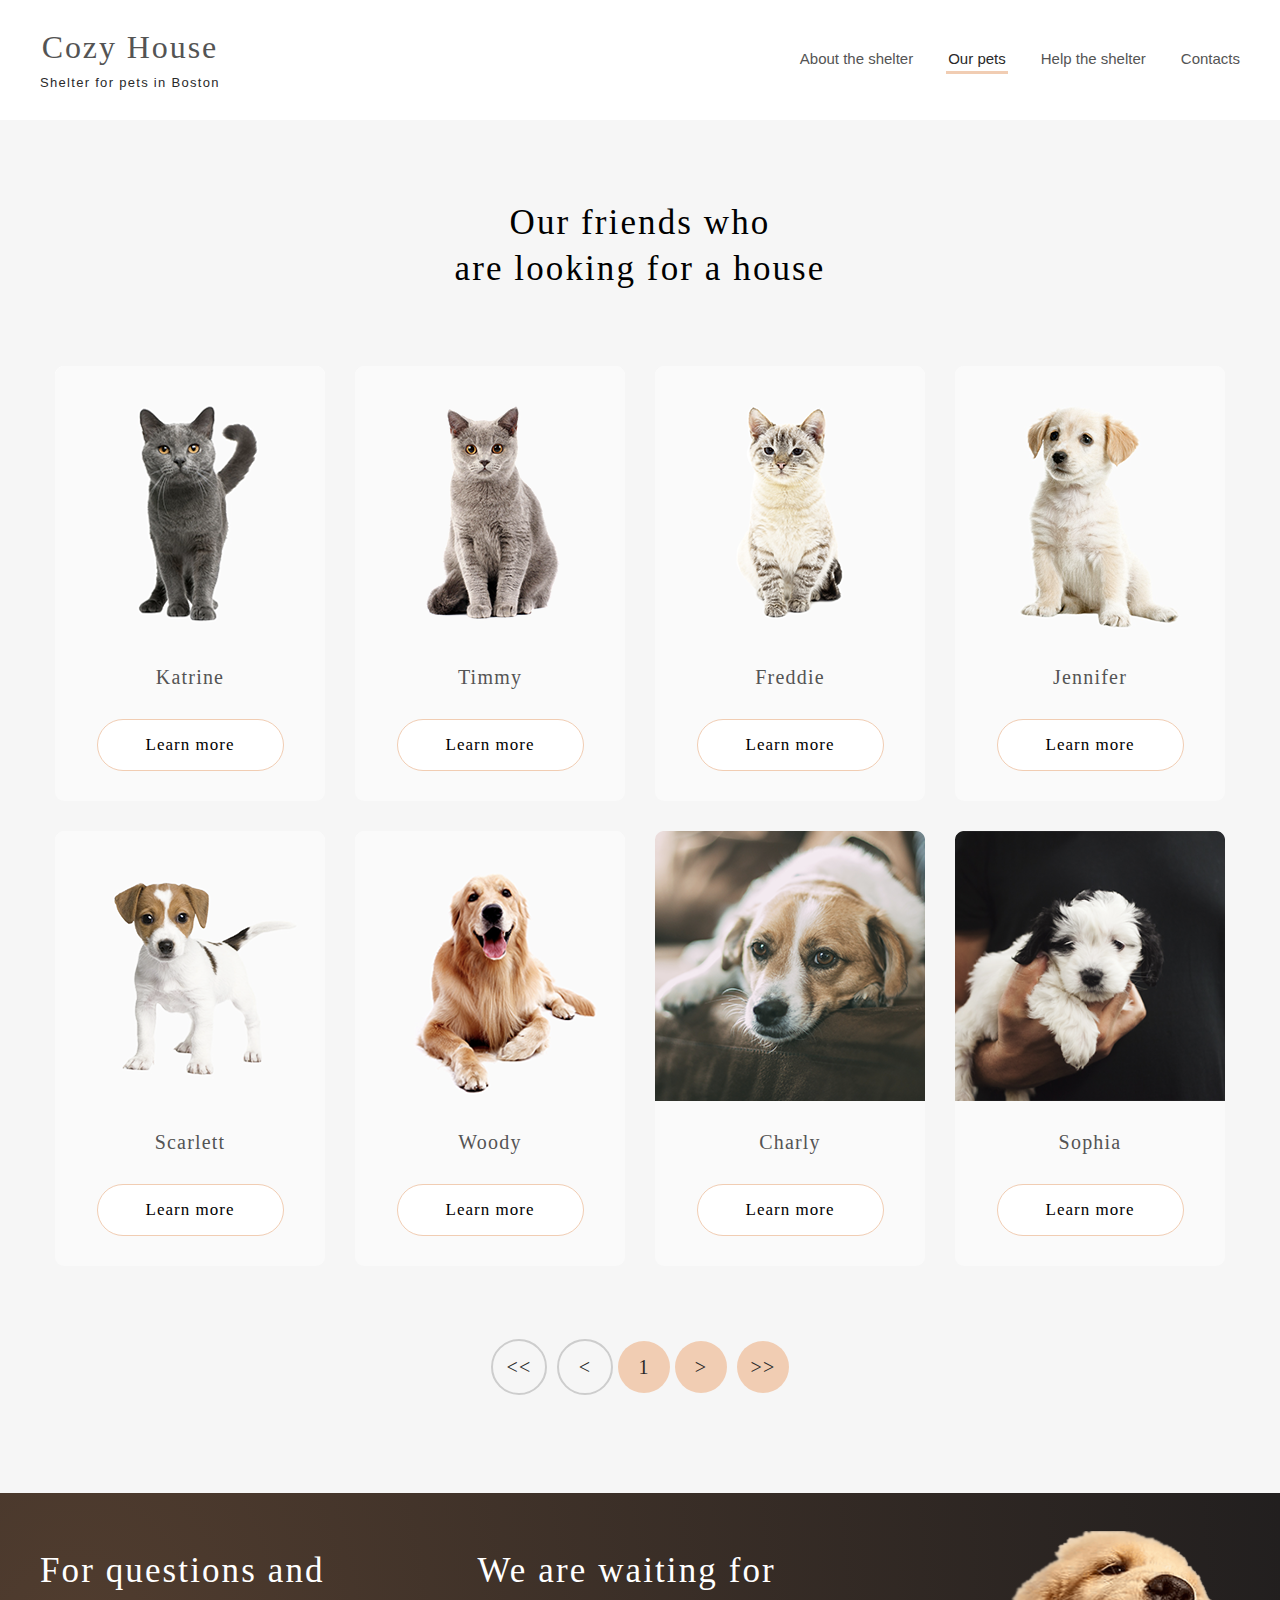
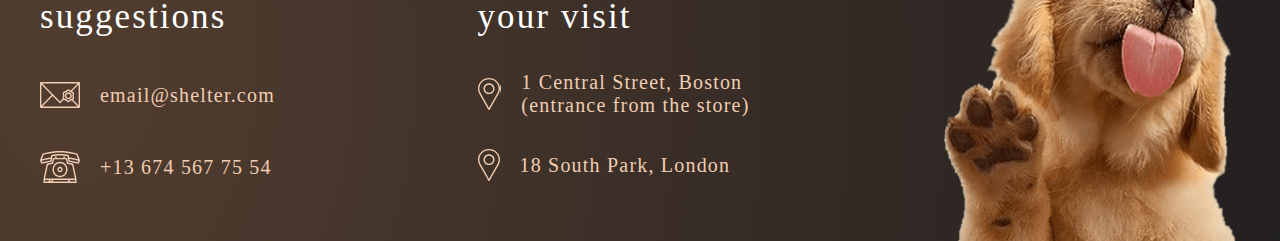
==== pets/index.html @ 63d5f01f "feat: add source files" ====
<!DOCTYPE html>
<html lang="en">
  <head>
    <meta charset="UTF-8">
    <meta http-equiv="X-UA-Compatible" content="IE=edge">
    <meta name="viewport" content="width=device-width, initial-scale=1.0">
    <link rel="stylesheet" href="./src/css/style.css">
    <link rel="icon" type="image/x-icon" href="./src/img/favicon.png">
    <title>Cozy House Shelter</title>
  </head>
  <body>
    <section class="start-screen">
      <div class="wrapper">
        <header class="header">
          <a href="../main/index.html" class="logo"
            >Cozy House
            <h5>Shelter for pets in Boston</h5></a
          >
          <div class="burger-menu">
            <div class="burger-menu__icon">
              <div class="burger-icon__line"></div>
              <div class="burger-icon__line"></div>
              <div class="burger-icon__line"></div>
            </div>
          </div>
          <nav class="header__navigation">
            <ul class="navigation">
              <li>
                <a class="navigation__link" href="../main/index.html"
                  >About the shelter</a
                >
              </li>
              <li>
                <a class="navigation__link navigation__link_active" href="#">
                  Our pets</a
                >
              </li>
              <li>
                <a class="navigation__link" href="../main/index.html#help"
                  >Help the shelter</a
                >
              </li>
              <li>
                <a class="navigation__link" href="#contacts">Contacts</a>
              </li>
            </ul>
          </nav>
          <div class="overlay"></div>
        </header>
      </div>
    </section>
    <section class="friends-bg">
      <div class="wrapper">
        <div class="friends">
          <h1>
            Our friends who <br>
            are looking for a house
          </h1>
          <div class="friends__slider">
            <div class="slider__container">
              <div class="slides-list"></div>
            <!-- <div class="cards-set">
            <div class="slider__card">
              <img
                class="slider-card__img"
                src="./src/img/pets/pets-katrine.png"
                alt="friends -katrine"
              >
              <span class="slider-card__text">Katrine</span>
              <button class="button slider-card__button button_bordered">
                Learn more
              </button>
            </div>
            <div class="slider__card">
              <img
                class="slider-card__img"
                src="./src/img/pets/pets-jennifer.png"
                alt="friends-jennifer"
              >
              <span class="slider-card__text">Jennifer</span>
              <button class="button slider-card__button button_bordered">
                Learn more
              </button>
            </div>

            <div class="slider__card">
              <img
                class="slider-card__img"
                src="./src/img/pets/pets-woody.png"
                alt="pets-wood"
              >
              <span class="slider-card__text">Woody</span>
              <button class="button slider-card__button button_bordered">
                Learn more
              </button>
            </div>
            <div class="slider__card">
              <img
                class="slider-card__img"
                src="./src/img/pets/pets-sophia.png"
                alt="pets-wood"
              >
              <span class="slider-card__text">Sophia</span>
              <button class="button slider-card__button button_bordered">
                Learn more
              </button>
            </div>
            <div class="slider__card">
              <img
                class="slider-card__img"
                src="./src/img/pets/pets-timmy.png"
                alt="pets-wood"
              >
              <span class="slider-card__text">Timmy</span>
              <button class="button slider-card__button button_bordered">
                Learn more
              </button>
            </div>
            <div class="slider__card">
              <img
                class="slider-card__img"
                src="./src/img/pets/pets-charly.png"
                alt="pets-wood"
              >
              <span class="slider-card__text">Charly</span>
              <button class="button slider-card__button button_bordered">
                Learn more
              </button>
            </div>
            <div class="slider__card">
              <img
                class="slider-card__img"
                src="./src/img/pets/pets-scarlet.png"
                alt="pets-wood"
              >
              <span class="slider-card__text">Scarlett</span>
              <button class="button slider-card__button button_bordered">
                Learn more
              </button>
            </div>
            <div class="slider__card">
              <img
                class="slider-card__img"
                src="./src/img/pets/pets-freddie.png"
                alt="pets-wood"
              >
              <span class="slider-card__text">Freddie</span>
              <button class="button slider-card__button button_bordered">
                Learn more
              </button></div> -->
            <!-- </div> -->
            </div>
          </div>
          <div class="slider-buttons">
            <span class="slider__button slider__button__inactive-1arrow button_inactive"><<</span>
            <span
              class="slider__button slider__button__inactive-2arrows button_inactive"
            ><</span>
            <span class="slider__button slider__button__number">1</span>
            <span class="slider__button slider__button__active-1arrow button_active">></span>
            <span class="slider__button slider__button__active-2arrows button_active">>></span>
          </div>
        </div>
      </div>
      <div class="modal modal_hidden">
        <span class="modal__cross"></span>
      <img id="modal__pet-img" src="./src/img/pets/pets-charly.png">
      <div class="modal__description">
      <h5 id="modal__pet-name">Jennifer</h5>
      <p id="modal__pet-breed">Dog - Labrador</p>
      <p id="modal__pet-info">Jennifer is a sweet 2 months old Labrador that is patiently waiting to find a new forever home. This girl really enjoys being able to go outside to run and play, but won't hesitate to play up a storm in the house if she has all of her favorite toys.</p>
     <ul>
      <li  >Age:<span id="modal__pet-age"> 2 months</span>  </li>
      <li>Inoculations:<span id="modal__pet-inoculations" > none</span> </li>
      <li>Diseases:<span id="modal__pet-diseases" > none</span> </li>
      <li>Parasites:<span id="modal__pet-parasites"> none</span></li>
     </ul>
    </div>
    </section>

    <footer class="footer-bg">
      <div class="wrapper">
        <div id="contacts" class="footer">
          <div class="footer__contacts footer__content">
            <h3>For questions and suggestions</h3>
            <p>
              <a href="mailto:email@shelter.com">
                <span class="footer__ico ico-mail"> </span>email@shelter.com</a
              >
            </p>
            <p>
              <a href="tel:+136745677554">
                <span class="footer__ico ico-phone"> </span> +13 674 567 75
                54</a
              >
            </p>
          </div>
          <div class="footer__adress footer__content">
            <h3>We are waiting for your visit</h3>
            <p>
              <a href="https://goo.gl/maps/sshK4L5WGMLXpbRM9 " target="_blank"
                ><span class="footer__ico icon-marker icon-marker-first"></span
                >1 Central Street, Boston (entrance from the store)
              </a>
            </p>
            <p>
              <a href="https://goo.gl/maps/9HVuyvzSRt3dpJzV8" target="_blank">
                <span class="footer__ico icon-marker"></span>18 South Park,
                London
              </a>
            </p>
          </div>
          <img
            class="footer__image"
            src="./src/img/footer-puppy.png"
            alt="footer-puppy"
          >
        </div>
      </div>
    </footer>
    <script type="module" src="../pets/script.js"></script>
    <script type="module" src="../pets/src/pets.js"></script>
  </body>
</html>
---- pets/src/css/style.css ----
/* Document
   ========================================================================== */
/**
 * 1. Correct the line height in all browsers.
 * 2. Prevent adjustments of font size after orientation changes in iOS.
 */
html {
  line-height: 1.15; /* 1 */
  -webkit-text-size-adjust: 100%; /* 2 */
}

/* Sections
     ========================================================================== */
/**
   * Remove the margin in all browsers.
   */
body {
  margin: 0;
}

/**
   * Render the `main` element consistently in IE.
   */
main {
  display: block;
}

/**
   * Correct the font size and margin on `h1` elements within `section` and
   * `article` contexts in Chrome, Firefox, and Safari.
   */
h1 {
  font-size: 2em;
  margin: 0;
}

/* Grouping content
     ========================================================================== */
/**
   * 1. Add the correct box sizing in Firefox.
   * 2. Show the overflow in Edge and IE.
   */
hr {
  -webkit-box-sizing: content-box;
  box-sizing: content-box; /* 1 */
  height: 0; /* 1 */
  overflow: visible; /* 2 */
}

/**
   * 1. Correct the inheritance and scaling of font size in all browsers.
   * 2. Correct the odd `em` font sizing in all browsers.
   */
pre {
  font-family: monospace, monospace; /* 1 */
  font-size: 1em; /* 2 */
}

/* Text-level semantics
     ========================================================================== */
/**
   * Remove the gray background on active links in IE 10.
   */
a {
  background-color: transparent;
}

/**
   * 1. Remove the bottom border in Chrome 57-
   * 2. Add the correct text decoration in Chrome, Edge, IE, Opera, and Safari.
   */
abbr[title] {
  border-bottom: none; /* 1 */
  text-decoration: underline; /* 2 */
  -webkit-text-decoration: underline dotted;
  text-decoration: underline dotted; /* 2 */
}

/**
   * Add the correct font weight in Chrome, Edge, and Safari.
   */
b,
strong {
  font-weight: bolder;
}

/**
   * 1. Correct the inheritance and scaling of font size in all browsers.
   * 2. Correct the odd `em` font sizing in all browsers.
   */
code,
kbd,
samp {
  font-family: monospace, monospace; /* 1 */
  font-size: 1em; /* 2 */
}

/**
   * Add the correct font size in all browsers.
   */
small {
  font-size: 80%;
}

/**
   * Prevent `sub` and `sup` elements from affecting the line height in
   * all browsers.
   */
sub,
sup {
  font-size: 75%;
  line-height: 0;
  position: relative;
  vertical-align: baseline;
}

sub {
  bottom: -0.25em;
}

sup {
  top: -0.5em;
}

/* Embedded content
     ========================================================================== */
/**
   * Remove the border on images inside links in IE 10.
   */
img {
  border-style: none;
}

/* Forms
     ========================================================================== */
/**
   * 1. Change the font styles in all browsers.
   * 2. Remove the margin in Firefox and Safari.
   */
button,
input,
optgroup,
select,
textarea {
  font-family: inherit; /* 1 */
  font-size: 100%; /* 1 */
  line-height: 1.15; /* 1 */
  margin: 0; /* 2 */
}

/**
   * Show the overflow in IE.
   * 1. Show the overflow in Edge.
   */
button,
input {
  /* 1 */
  overflow: visible;
}

/**
   * Remove the inheritance of text transform in Edge, Firefox, and IE.
   * 1. Remove the inheritance of text transform in Firefox.
   */
button,
select {
  /* 1 */
  text-transform: none;
}

/**
   * Correct the inability to style clickable types in iOS and Safari.
   */
button,
[type='button'],
[type='reset'],
[type='submit'] {
  -webkit-appearance: button;
}

/**
   * Remove the inner border and padding in Firefox.
   */
button::-moz-focus-inner,
[type='button']::-moz-focus-inner,
[type='reset']::-moz-focus-inner,
[type='submit']::-moz-focus-inner {
  border-style: none;
  padding: 0;
}

/**
   * Restore the focus styles unset by the previous rule.
   */
button:-moz-focusring,
[type='button']:-moz-focusring,
[type='reset']:-moz-focusring,
[type='submit']:-moz-focusring {
  outline: 1px dotted ButtonText;
}

/**
   * Correct the padding in Firefox.
   */
fieldset {
  padding: 0.35em 0.75em 0.625em;
}

/**
   * 1. Correct the text wrapping in Edge and IE.
   * 2. Correct the color inheritance from `fieldset` elements in IE.
   * 3. Remove the padding so developers are not caught out when they zero out
   *    `fieldset` elements in all browsers.
   */
legend {
  -webkit-box-sizing: border-box;
  box-sizing: border-box; /* 1 */
  color: inherit; /* 2 */
  display: table; /* 1 */
  max-width: 100%; /* 1 */
  padding: 0; /* 3 */
  white-space: normal; /* 1 */
}

/**
   * Add the correct vertical alignment in Chrome, Firefox, and Opera.
   */
progress {
  vertical-align: baseline;
}

/**
   * Remove the default vertical scrollbar in IE 10+.
   */
textarea {
  overflow: auto;
}

/**
   * 1. Add the correct box sizing in IE 10.
   * 2. Remove the padding in IE 10.
   */
[type='checkbox'],
[type='radio'] {
  -webkit-box-sizing: border-box;
  box-sizing: border-box; /* 1 */
  padding: 0; /* 2 */
}

/**
   * Correct the cursor style of increment and decrement buttons in Chrome.
   */
[type='number']::-webkit-inner-spin-button,
[type='number']::-webkit-outer-spin-button {
  height: auto;
}

/**
   * 1. Correct the odd appearance in Chrome and Safari.
   * 2. Correct the outline style in Safari.
   */
[type='search'] {
  -webkit-appearance: textfield; /* 1 */
  outline-offset: -2px; /* 2 */
}

/**
   * Remove the inner padding in Chrome and Safari on macOS.
   */
[type='search']::-webkit-search-decoration {
  -webkit-appearance: none;
}

/**
   * 1. Correct the inability to style clickable types in iOS and Safari.
   * 2. Change font properties to `inherit` in Safari.
   */
::-webkit-file-upload-button {
  -webkit-appearance: button; /* 1 */
  font: inherit; /* 2 */
}

/* Interactive
     ========================================================================== */
/*
   * Add the correct display in Edge, IE 10+, and Firefox.
   */
details {
  display: block;
}

/*
   * Add the correct display in all browsers.
   */
summary {
  display: list-item;
}

/* Misc
     ========================================================================== */
/**
   * Add the correct display in IE 10+.
   */
template {
  display: none;
}

/**
   * Add the correct display in IE 10.
   */
[hidden] {
  display: none;
}

html {
  font-size: 10px;
  scroll-behavior: smooth;
}

body {
  margin: auto;
  font-size: 1.6rem;
  font-family: Georgia, 'Times New Roman', Times, serif;
}

h1 {
  font-style: normal;
  font-weight: 400;
  font-size: 44px;
  line-height: 130%;
}
@media (max-width: 500px) {
  h1 {
    font-size: 25px;
    line-height: 130%;
  }
}

h2 {
  font-style: normal;
  font-weight: 400;
  font-size: 35px;
  line-height: 130%;
  letter-spacing: 0.06em;
  color: #545454;
  margin: 0;
}
@media (max-width: 500px) {
  h2 {
    font-size: 25px;
    line-height: 130%;
  }
}

h3 {
  font-family: 'Georgia';
  font-style: normal;
  font-weight: 400;
  font-size: 20px;
  line-height: 115%;
}
@media (max-width: 500px) {
  h3 {
    font-size: 15px;
    line-height: 110%;
  }
}

h4 {
  font-family: 'Georgia';
  font-style: normal;
  font-weight: 400;
  font-size: 15px;
  line-height: 110%;
}

h5 {
  font-family: 'Arial';
  font-style: italic;
  font-weight: 400;
  font-size: 12px;
  line-height: 18px;
}

p {
  font-family: 'Arial';
  font-style: normal;
  font-weight: 400;
  font-size: 15px;
  line-height: 160%;
  color: #4c4c4c;
  margin: 0;
}

.overlay {
  position: fixed;
  top: 0;
  left: 0;
  z-index: 1;
  background-color: rgba(0, 0, 0, 0.5);
  width: 100%;
  height: 100%;
  display: none;
}

.overlay_active {
  position: fixed;
  top: 0;
  left: 0;
  z-index: 1;
  background-color: rgba(0, 0, 0, 0.5);
  width: 100%;
  height: 100%;
  display: block;
}

.scroll-block {
  overflow: hidden;
}

.button {
  font-family: 'Georgia';
  font-style: normal;
  font-weight: 400;
  font-size: 1.7rem;
  line-height: 130%;
  border-radius: 100px;
  font-family: 'Georgia';
  font-style: normal;
  font-weight: 400;
  font-size: 17px;
  line-height: 130%;
  /* identical to box height, or 22px */
  letter-spacing: 0.06em;
  cursor: pointer;
}

.button:hover {
  -webkit-transition: 0.5s ease-in-out;
  transition: 0.5s ease-in-out;
  background-color: #e08a4c;
}

.button_bordered {
  border-color: #f1cdb3;
}

.button_bordered {
  border: 1px solid #f1cdb3;
}

.button_bordered:hover {
  background: #fddcc4;
}

.button_colored {
  background-color: #f1cdb3;
  border: none;
}

.button_colored:hover {
  background-color: #fddcc4;
}

.wrapper {
  max-width: 1200px;
  margin: auto;
}
@media (max-width: 1200px) {
  .wrapper {
    max-width: 93.75%;
  }
}
@media (max-width: 768px) {
  .wrapper {
    max-width: 708px;
  }
}
@media (max-width: 708px) {
  .wrapper {
    max-width: 92.1875%;
  }
}
@media (max-width: 320px) {
  .wrapper {
    max-width: 300px;
  }
}

.header {
  padding-top: 30px;
  display: -webkit-box;
  display: -ms-flexbox;
  display: flex;
  -webkit-box-pack: justify;
  -ms-flex-pack: justify;
  justify-content: space-between;
  -webkit-box-align: center;
  -ms-flex-align: center;
  align-items: center;
  padding-bottom: 30px;
}
@media (max-width: 767px) {
  .header {
    -webkit-box-pack: start;
    -ms-flex-pack: start;
    justify-content: flex-start;
    gap: 42px;
    z-index: 1;
  }
}

.header h5 {
  margin: 0;
  font-family: 'Arial';
  font-style: normal;
  font-weight: 400;
  font-size: 13px;
  line-height: 15px;
  letter-spacing: 0.1em;
  color: #292929;
  padding-top: 10px;
}

@media (max-width: 767px) {
  .header__navigation {
    position: fixed;
    background-color: #b2b2b2;
    width: 320px;
    height: 823px;
    right: 0;
    z-index: 2;
    top: -50px;
    padding-top: 227px;
    -webkit-transform: translateX(100%);
    transform: translateX(100%);
    -webkit-transition: all 0.8s ease-in-out;
    transition: all 0.8s ease-in-out;
  }
}

.header__navigation_active {
  display: block;
  -webkit-transform: translateX(0px);
  transform: translateX(0px);
  -webkit-transition: all 0.8s ease-in-out;
  transition: all 0.8s ease-in-out;
  opacity: 1;
}

.navigation {
  font-family: 'Arial';
  font-style: normal;
  font-weight: 400;
  font-size: 15px;
  line-height: 160%;
  display: -webkit-box;
  display: -ms-flexbox;
  display: flex;
}
@media (max-width: 767px) {
  .navigation {
    font-size: 32px;
    display: -webkit-box;
    display: -ms-flexbox;
    display: flex;
    -webkit-box-orient: vertical;
    -webkit-box-direction: normal;
    -ms-flex-direction: column;
    flex-direction: column;
    -webkit-box-align: center;
    -ms-flex-align: center;
    align-items: center;
    padding: 0;
    width: 100%;
    visibility: hidden;
  }
}
.navigation li {
  text-decoration: none;
  list-style-type: none;
}
@media (max-width: 767px) {
  .navigation li {
    padding-top: 40px;
    opacity: 1;
    visibility: visible;
    -webkit-transition-delay: 0s;
    transition-delay: 0s;
    z-index: 3;
  }
}
@media (max-width: 767px) {
  .navigation li a {
    padding: 0;
  }
}

.navigation__link {
  padding-left: 35px;
  color: #545454;
  text-decoration: none;
  list-style-type: none;
}

.navigation__link:hover {
  -webkit-transition: 0.4s ease-in-out;
  transition: 0.4s ease-in-out;
  -webkit-transform: scale(1.2);
  transform: scale(1.2);
  color: #e08a4c;
}

.navigation__link_active {
  color: #292929;
  cursor: default;
}

.navigation__link_active:hover {
  color: #292929;
}

.navigation__link_active::after {
  content: '';
  display: block;
  width: 67%;
  height: 3px;
  margin-left: 33px;
  background-color: #f1cdb3;
}
@media (max-width: 767px) {
  .navigation__link_active::after {
    width: 100%;
    height: 3px;
    margin: 0;
  }
}

.burger-menu {
  position: absolute;
  display: inline-block;
  right: 20px;
  z-index: 4;
}

.burger-menu__icon {
  width: 30px;
  height: 22px;
  cursor: pointer;
  position: relative;
  z-index: 3;
  -webkit-transition: 0.3s ease-in-out;
  transition: 0.3s ease-in-out;
  -webkit-transform: rotate(0deg);
  transform: rotate(0deg);
}

.burger-menu__icon_active {
  -webkit-transition: 0.3s ease-in-out;
  transition: 0.3s ease-in-out;
  -webkit-transform: rotate(-90deg);
  transform: rotate(-90deg);
}
.burger-menu__icon_active:hover {
  -webkit-transition: 0.3s ease-in-out;
  transition: 0.3s ease-in-out;
}

.burger-icon__line {
  width: 30px;
  height: 2px;
  background-color: #000000;
  position: absolute;
}
.burger-icon__line:nth-child(1) {
  top: 0;
}
.burger-icon__line:nth-child(2) {
  top: 50%;
  -webkit-transform: translateY(-50%);
  transform: translateY(-50%);
}
.burger-icon__line:nth-child(3) {
  bottom: 0;
}
@media (min-width: 768px) {
  .burger-icon__line {
    display: none;
  }
}
@media (max-width: 767px) {
  .burger-icon__line {
    display: block;
  }
}

.friends-bg {
  background-color: #f6f6f6;
}

.friends {
  background-color: #f6f6f6;
  display: -webkit-box;
  display: -ms-flexbox;
  display: flex;
  -webkit-box-orient: vertical;
  -webkit-box-direction: normal;
  -ms-flex-direction: column;
  flex-direction: column;
  -webkit-box-align: center;
  -ms-flex-align: center;
  align-items: center;
  padding-top: 80px;
  padding-bottom: 93px;
}
.friends h1 {
  max-width: 400px;
  text-align: center;
  margin: 0 auto;
  padding-bottom: 60px;
  font-family: 'Georgia';
  font-style: normal;
  font-weight: 400;
  font-size: 35px;
  line-height: 130%;
  display: -webkit-box;
  display: -ms-flexbox;
  display: flex;
  -webkit-box-align: center;
  -ms-flex-align: center;
  align-items: center;
  text-align: center;
  letter-spacing: 0.06em;
}
@media (max-width: 768px) {
  .friends h1 {
    font-size: 35px;
    line-height: 130%;
    display: -webkit-box;
    display: -ms-flexbox;
    display: flex;
    -webkit-box-align: center;
    -ms-flex-align: center;
    align-items: center;
    text-align: center;
    letter-spacing: 0.06em;
    padding-bottom: 30px;
  }
}
@media (max-width: 500px) {
  .friends h1 {
    font-size: 25px;
    line-height: 130%;
    letter-spacing: 0.06em;
    padding-bottom: 40px;
  }
}
@media (max-width: 768px) {
  .friends {
    padding-bottom: 63px;
  }
}
@media (max-width: 500px) {
  .friends {
    padding-top: 42px;
    padding-bottom: 31px;
  }
}

.cards-set {
  display: -ms-grid;
  display: grid;
  -ms-grid-columns: (1fr) [4];
  grid-template-columns: repeat(4, 1fr);
}

.friends__slider {
  overflow: hidden;
  display: -webkit-box;
  display: -ms-flexbox;
  display: flex;
  gap: 30px 40px;
  width: 100%;
}
@media (max-width: 1000px) {
  .friends__slider {
    -ms-grid-columns: (1fr) [3];
    grid-template-columns: repeat(3, 1fr);
  }
}
@media (max-width: 768px) {
  .friends__slider {
    -ms-grid-columns: (1fr) [2];
    grid-template-columns: repeat(2, 1fr);
    -ms-grid-rows: (1fr) [3];
    grid-template-rows: repeat(3, 1fr);
  }
  .friends__slider > *:nth-child(1) {
    -ms-grid-row: 1;
    -ms-grid-column: 1;
  }
  .friends__slider > *:nth-child(2) {
    -ms-grid-row: 1;
    -ms-grid-column: 2;
  }
  .friends__slider > *:nth-child(3) {
    -ms-grid-row: 2;
    -ms-grid-column: 1;
  }
  .friends__slider > *:nth-child(4) {
    -ms-grid-row: 2;
    -ms-grid-column: 2;
  }
  .friends__slider > *:nth-child(5) {
    -ms-grid-row: 3;
    -ms-grid-column: 1;
  }
  .friends__slider > *:nth-child(6) {
    -ms-grid-row: 3;
    -ms-grid-column: 2;
  }
}
@media (max-width: 500px) {
  .friends__slider {
    -ms-grid-columns: (1fr) [1];
    grid-template-columns: repeat(1, 1fr);
    -ms-grid-rows: (1fr) [3];
    grid-template-rows: repeat(3, 1fr);
  }
  .friends__slider > *:nth-child(1) {
    -ms-grid-row: 1;
    -ms-grid-column: 1;
  }
  .friends__slider > *:nth-child(2) {
    -ms-grid-row: 2;
    -ms-grid-column: 1;
  }
  .friends__slider > *:nth-child(3) {
    -ms-grid-row: 3;
    -ms-grid-column: 1;
  }
}

.slider__container {
  display: -webkit-box;
  display: -ms-flexbox;
  display: flex;
  max-width: 1200px;
  -webkit-transition: -webkit-transform 0.5s ease;
  transition: -webkit-transform 0.5s ease;
  transition: transform 0.5s ease;
  transition: transform 0.5s ease, -webkit-transform 0.5s ease;
}
@media (max-width: 768px) {
  .slider__container {
    max-width: 580px;
  }
}
@media (max-width: 320px) {
  .slider__container {
    max-width: 270px;
  }
}

.slides-list {
  position: relative;
  display: -webkit-box;
  display: -ms-flexbox;
  display: flex;
  -ms-flex-wrap: nowrap;
  flex-wrap: nowrap;
  -webkit-transition: -webkit-transform 0.5s ease;
  transition: -webkit-transform 0.5s ease;
  transition: transform 0.5s ease;
  transition: transform 0.5s ease, -webkit-transform 0.5s ease;
}

.slider__card {
  width: 270px;
  margin: 15px;
  border-radius: 9px;
  background-color: #fafafa;
  padding-bottom: 30px;
  cursor: pointer;
  display: -webkit-box;
  display: -ms-flexbox;
  display: flex;
  -webkit-box-orient: vertical;
  -webkit-box-direction: normal;
  -ms-flex-direction: column;
  flex-direction: column;
  -webkit-box-align: center;
  -ms-flex-align: center;
  align-items: center;
}
.slider__card img {
  width: 100%;
}
.slider__card span {
  font-family: 'Georgia';
  font-style: normal;
  font-weight: 400;
  font-size: 20px;
  line-height: 23px;
  letter-spacing: 0.06em;
  color: #545454;
}
@media (max-width: 1000px) {
  .slider__card:nth-child(n + 7) {
    display: none;
  }
}
@media (max-width: 500px) {
  .slider__card:nth-child(n + 4) {
    display: none;
  }
}
.slider__card button {
  background-color: #ffffff;
}

.slider__card:hover {
  -webkit-transition: 0.5s ease-in-out;
  transition: 0.5s ease-in-out;
  scale: 1.05;
}

.slider-card__text {
  font-family: 'Georgia';
  font-style: normal;
  font-weight: 400;
  font-size: 20px;
  line-height: 23px;
  letter-spacing: 0.06em;
  padding: 30px 0;
}

.slider-card__button {
  width: 187px;
  height: 52px;
  border-color: #f1cdb3;
}

.slider-card__button:hover {
  background-color: #f1cdb3;
}

.slider-buttons {
  padding-top: 53px;
  display: -webkit-box;
  display: -ms-flexbox;
  display: flex;
  -webkit-box-align: center;
  -ms-flex-align: center;
  align-items: center;
}
@media (max-width: 768px) {
  .slider-buttons {
    padding-top: 38px;
  }
}

.slider__button {
  width: 52px;
  height: 52px;
  border-radius: 150px;
  cursor: default;
  margin: 0 auto;
  font-family: 'Georgia';
  font-style: normal;
  font-weight: 400;
  font-size: 20px;
  line-height: 115%;
  letter-spacing: 0.06em;
  margin: 5px;
  color: #292929;
  display: -webkit-box;
  display: -ms-flexbox;
  display: flex;
  -webkit-box-align: center;
  -ms-flex-align: center;
  align-items: center;
  -webkit-box-pack: center;
  -ms-flex-pack: center;
  justify-content: center;
}
@media (max-width: 500px) {
  .slider__button {
    margin: 5px 2px;
  }
}

.slider__button__number {
  width: 52px;
  height: 52px;
  background-color: #f1cdb3;
  border-radius: 150px;
  cursor: default;
  margin: 0 auto;
  font-family: 'Georgia';
  font-style: normal;
  font-weight: 400;
  font-size: 20px;
  line-height: 115%;
  letter-spacing: 0.06em;
  color: #292929;
  display: -webkit-box;
  display: -ms-flexbox;
  display: flex;
  -webkit-box-align: center;
  -ms-flex-align: center;
  align-items: center;
  -webkit-box-pack: center;
  -ms-flex-pack: center;
  justify-content: center;
}

.button_active {
  cursor: pointer;
  background-color: #f1cdb3;
}

.button_inactive {
  border: 2px solid #cdcdcd;
  background-color: #f6f6f6;
  border-radius: 100px;
  cursor: default;
}

.button_active:hover {
  -webkit-transition: 0.5s ease;
  transition: 0.5s ease;
  -webkit-transform: scale(1.2);
  transform: scale(1.2);
  cursor: pointer;
}

.logo {
  font-family: 'Georgia';
  font-style: normal;
  font-weight: 400;
  font-size: 32px;
  line-height: 110%;
  letter-spacing: 0.06em;
  color: #545454;
  display: -webkit-box;
  display: -ms-flexbox;
  display: flex;
  -webkit-box-orient: vertical;
  -webkit-box-direction: normal;
  -ms-flex-direction: column;
  flex-direction: column;
  -webkit-box-align: center;
  -ms-flex-align: center;
  align-items: center;
  margin: 0;
  text-decoration: none;
  list-style-type: none;
}
.logo span {
  padding-top: 10px;
  font-family: 'Arial';
  font-style: normal;
  font-weight: 400;
  font-size: 13px;
  line-height: 15px;
  -webkit-box-align: center;
  -ms-flex-align: center;
  align-items: center;
  letter-spacing: 0.1em;
  color: #545454;
}
@media (max-width: 320px) {
  .logo {
    margin-left: 10px;
  }
}

.logo:hover {
  -webkit-transition: 0.6s ease-in-out;
  transition: 0.6s ease-in-out;
  -webkit-transform: scale(1.05);
  transform: scale(1.05);
  color: #e08a4c;
}

.footer-bg {
  background: radial-gradient(
      110.67% 538.64% at 5.73% 50%,
      #513d2f 0%,
      #1a1a1c 100%
    ),
    #211f20;
}

.footer {
  display: -webkit-box;
  display: -ms-flexbox;
  display: flex;
  -webkit-box-pack: justify;
  -ms-flex-pack: justify;
  justify-content: space-between;
  padding-top: 38px;
}
.footer h3 {
  font-family: 'Georgia';
  font-style: normal;
  font-weight: 400;
  font-size: 35px;
  line-height: 130%;
  letter-spacing: 0.06em;
  color: #ffffff;
  margin: 0;
  padding-top: 17px;
}
@media (max-width: 500px) {
  .footer h3 {
    font-size: 25px;
    line-height: 130%;
    text-align: center;
    letter-spacing: 0.06em;
    max-width: 250px;
  }
}
.footer p {
  font-family: 'Georgia';
  font-style: normal;
  font-weight: 400;
  font-size: 20px;
  line-height: 115%;
  letter-spacing: 0.06em;
  color: #f1cdb3;
  display: -webkit-box;
  display: -ms-flexbox;
  display: flex;
  -webkit-box-align: center;
  -ms-flex-align: center;
  align-items: center;
  padding-top: 32px;
}
@media (max-width: 500px) {
  .footer p {
    font-size: 20px;
    line-height: 115%;
    letter-spacing: 0.06em;
  }
}
.footer a {
  text-decoration: none;
  list-style-type: none;
  color: #f1cdb3;
  display: -webkit-box;
  display: -ms-flexbox;
  display: flex;
  -webkit-box-align: center;
  -ms-flex-align: center;
  align-items: center;
}
.footer a:hover {
  color: #ffe5d2;
  -webkit-transition: 0.5s ease-in-out;
  transition: 0.5s ease-in-out;
  -webkit-transform: scale(1.05);
  transform: scale(1.05);
}
@media (max-width: 1000px) {
  .footer {
    -ms-flex-wrap: wrap;
    flex-wrap: wrap;
    -webkit-box-pack: center;
    -ms-flex-pack: center;
    justify-content: center;
    padding-top: 14px;
    gap: 40px;
  }
}
@media (max-width: 500px) {
  .footer {
    gap: 22px;
  }
}

.footer__content {
  max-width: 302px;
}

.footer__ico {
  margin-right: 20px;
}

.icon-marker {
  display: inline-block;
  background-image: url('../../src/img/ico/icon-marker.svg');
  width: 22px;
  height: 32px;
  visibility: visible;
  overflow: visible;
}

.ico-phone {
  display: inline-block;
  background-image: url('../../src/img/ico/icon-phone.svg');
  width: 40px;
  height: 32px;
}

.ico-mail {
  display: inline-block;
  background-image: url('../../src/img/ico/icon-email.svg');
  width: 40px;
  height: 32px;
}

.footer__adress {
  margin-left: -25px;
}
@media (max-width: 1000px) {
  .footer__adress {
    margin: 0;
  }
}
@media (max-width: 500px) {
  .footer__adress h3 {
    max-width: 294px;
  }
}
@media (max-width: 500px) {
  .footer__adress {
    padding-top: 0px;
  }
}
@media (max-width: 500px) {
  .footer__adress p {
    padding-top: 40px;
  }
}

.footer__image {
  max-width: 300px;
  max-height: 310px;
}
@media (max-width: 1000px) {
  .footer__image {
    padding-top: 22px;
  }
}
@media (max-width: 500px) {
  .footer__image {
    max-width: 260px;
    padding-top: 18px;
  }
}

.footer__contacts p {
  padding-top: 40px;
}

.icon-marker-first {
  width: 42px;
}

.modal {
  display: -webkit-box;
  display: -ms-flexbox;
  display: flex;
  width: 900px;
  height: 500px;
  background-color: #fafafa;
  position: fixed;
  top: 50%;
  left: 50%;
  transform: translate(-50%, -50%);
  z-index: 4;
  font-family: 'Georgia';
  font-style: normal;
  font-weight: 400;
  font-size: 15px;
  line-height: 110%;
  letter-spacing: 0.06em;
  color: #000000;
  border-radius: 20px;
}
@media (max-width: 935px) {
  .modal {
    max-width: 630px;
    max-height: 350px;
  }
}
@media (max-width: 640px) {
  .modal {
    max-width: 240px;
    max-height: 341px;
  }
}
.modal h5 {
  font-family: 'Georgia';
  font-style: normal;
  font-size: 35px;
  line-height: 130%;
  letter-spacing: 0.06em;
  margin: 0;
  padding-top: 50px;
  color: #000000;
}
.modal p {
  font-family: 'Georgia';
  font-style: normal;
  padding-top: 40px;
  font-weight: 400;
  font-size: 15px;
  line-height: 110%;
  letter-spacing: 0.06em;
  color: #000000;
}
.modal ul {
  padding-top: 40px;
}
.modal ul li {
  padding-top: 11px;
  font-weight: 700;
}
.modal ul li span {
  font-weight: 400;
}

.modal_hidden {
  display: none;
}

#modal__img {
  width: 500px;
}

.modal__description {
  padding-left: 30px;
}

.modal__subheader {
  font-family: 'Georgia';
  font-style: normal;
  font-size: 20px;
  line-height: 115%;
  letter-spacing: 0.06em;
  padding-top: 10px;
}

.modal__cross {
  background-image: url('../../../main/src/img/ico/modal_close_button.svg');
  background-repeat: no-repeat;
  display: inline-block;
  width: 60px;
  height: 60px;
  z-index: 5;
  position: fixed;
  right: 20px;
  top: 40px;
  cursor: pointer;
}
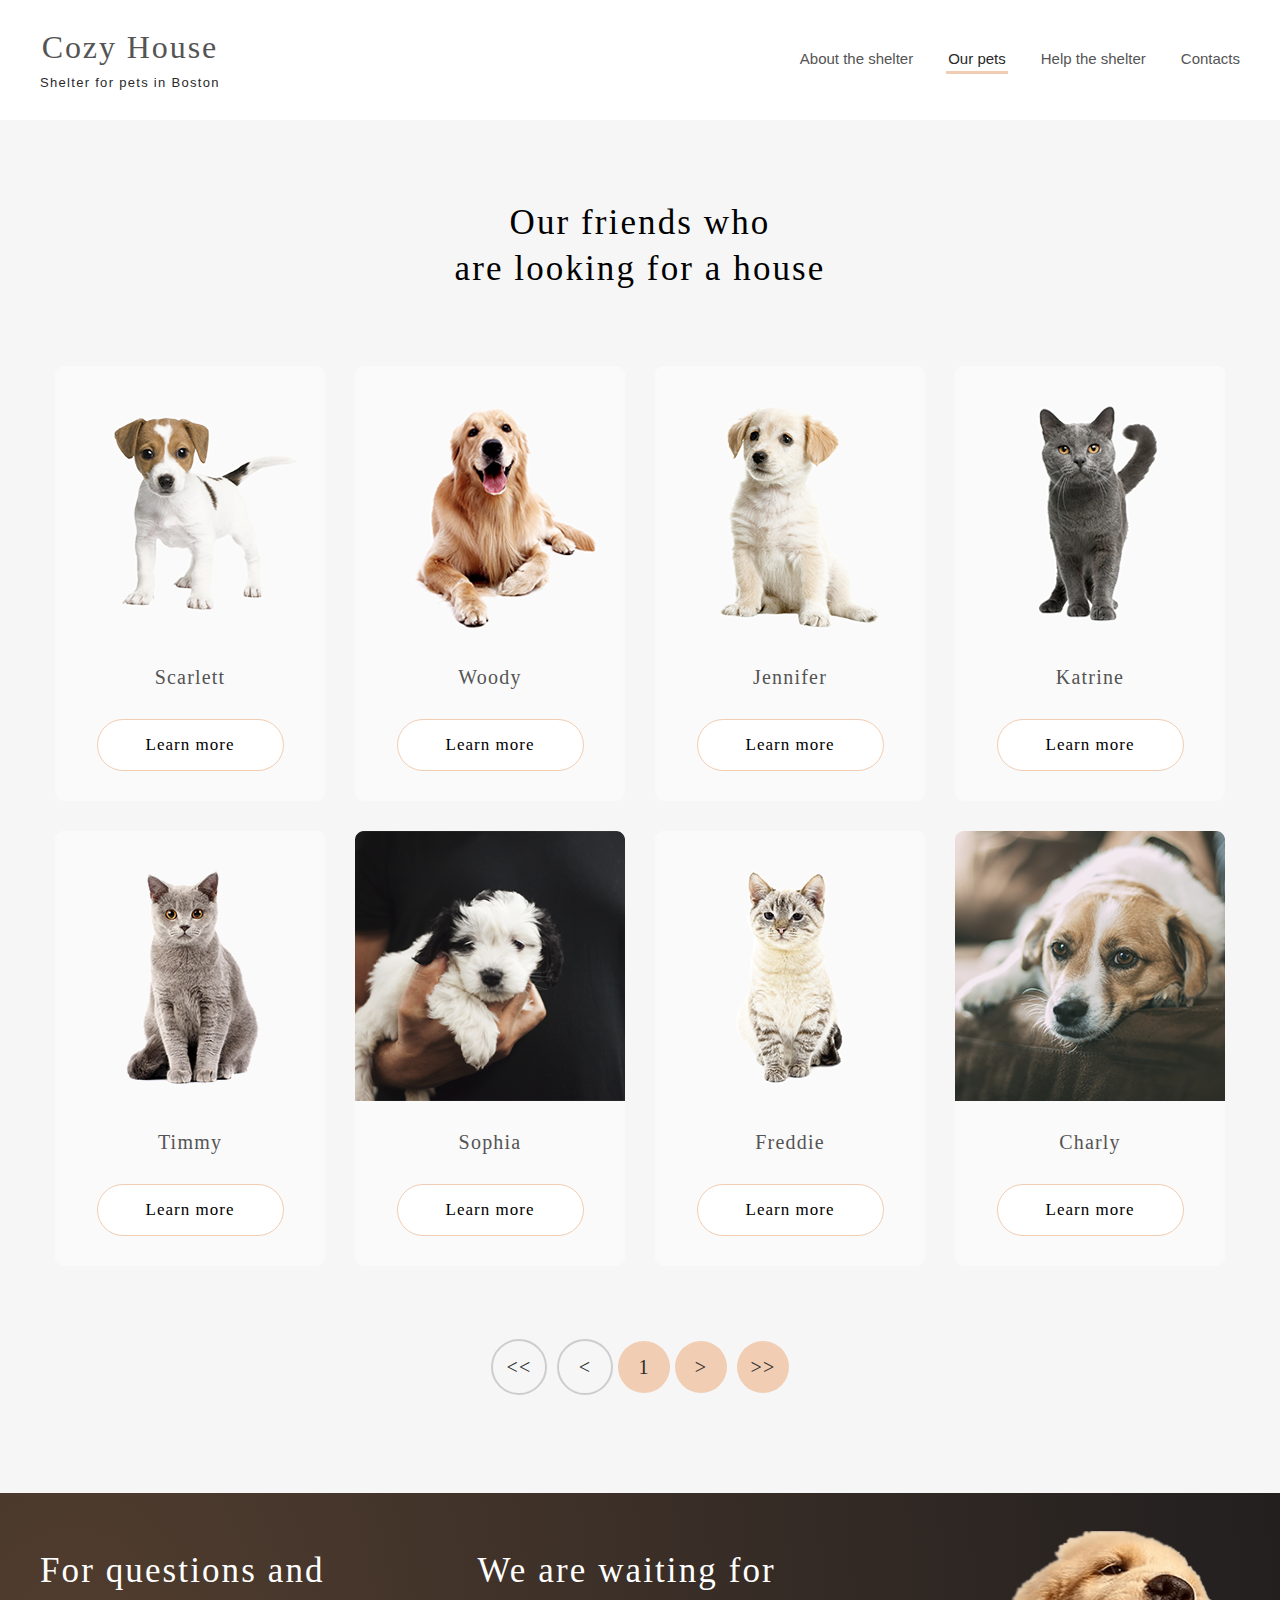
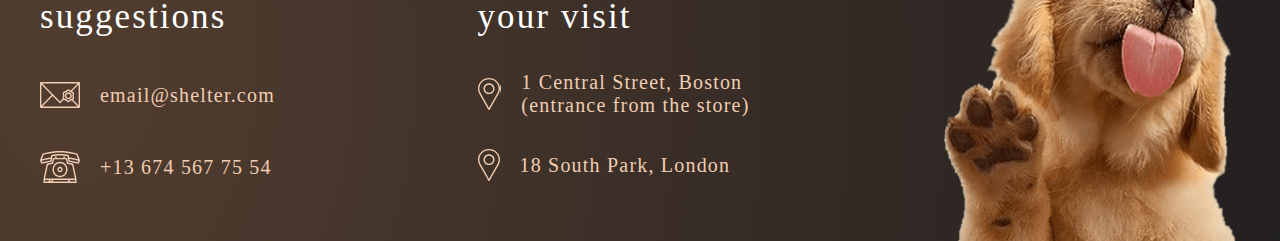
==== commit 5bb7ca0a: "fix: fix file structure, page links" ====
--- a/pets/index.html
+++ b/pets/index.html
@@ -4,6 +4,8 @@
     <meta charset="UTF-8">
     <meta http-equiv="X-UA-Compatible" content="IE=edge">
     <meta name="viewport" content="width=device-width, initial-scale=1.0">
+    <meta http-equiv="Content-Security-Policy" content="default-src 'self'; img-src 'self' data:;">
+
     <link rel="stylesheet" href="./src/css/style.css">
     <link rel="icon" type="image/x-icon" href="./src/img/favicon.png">
     <title>Cozy House Shelter</title>
@@ -12,7 +14,7 @@
     <section class="start-screen">
       <div class="wrapper">
         <header class="header">
-          <a href="../main/index.html" class="logo"
+          <a href="./../index.html" class="logo"
             >Cozy House
             <h5>Shelter for pets in Boston</h5></a
           >
@@ -26,7 +28,7 @@
           <nav class="header__navigation">
             <ul class="navigation">
               <li>
-                <a class="navigation__link" href="../main/index.html"
+                <a class="navigation__link" href="./../index.html"
                   >About the shelter</a
                 >
               </li>
@@ -36,7 +38,7 @@
                 >
               </li>
               <li>
-                <a class="navigation__link" href="../main/index.html#help"
+                <a class="navigation__link" href="./../index.html#help"
                   >Help the shelter</a
                 >
               </li>
